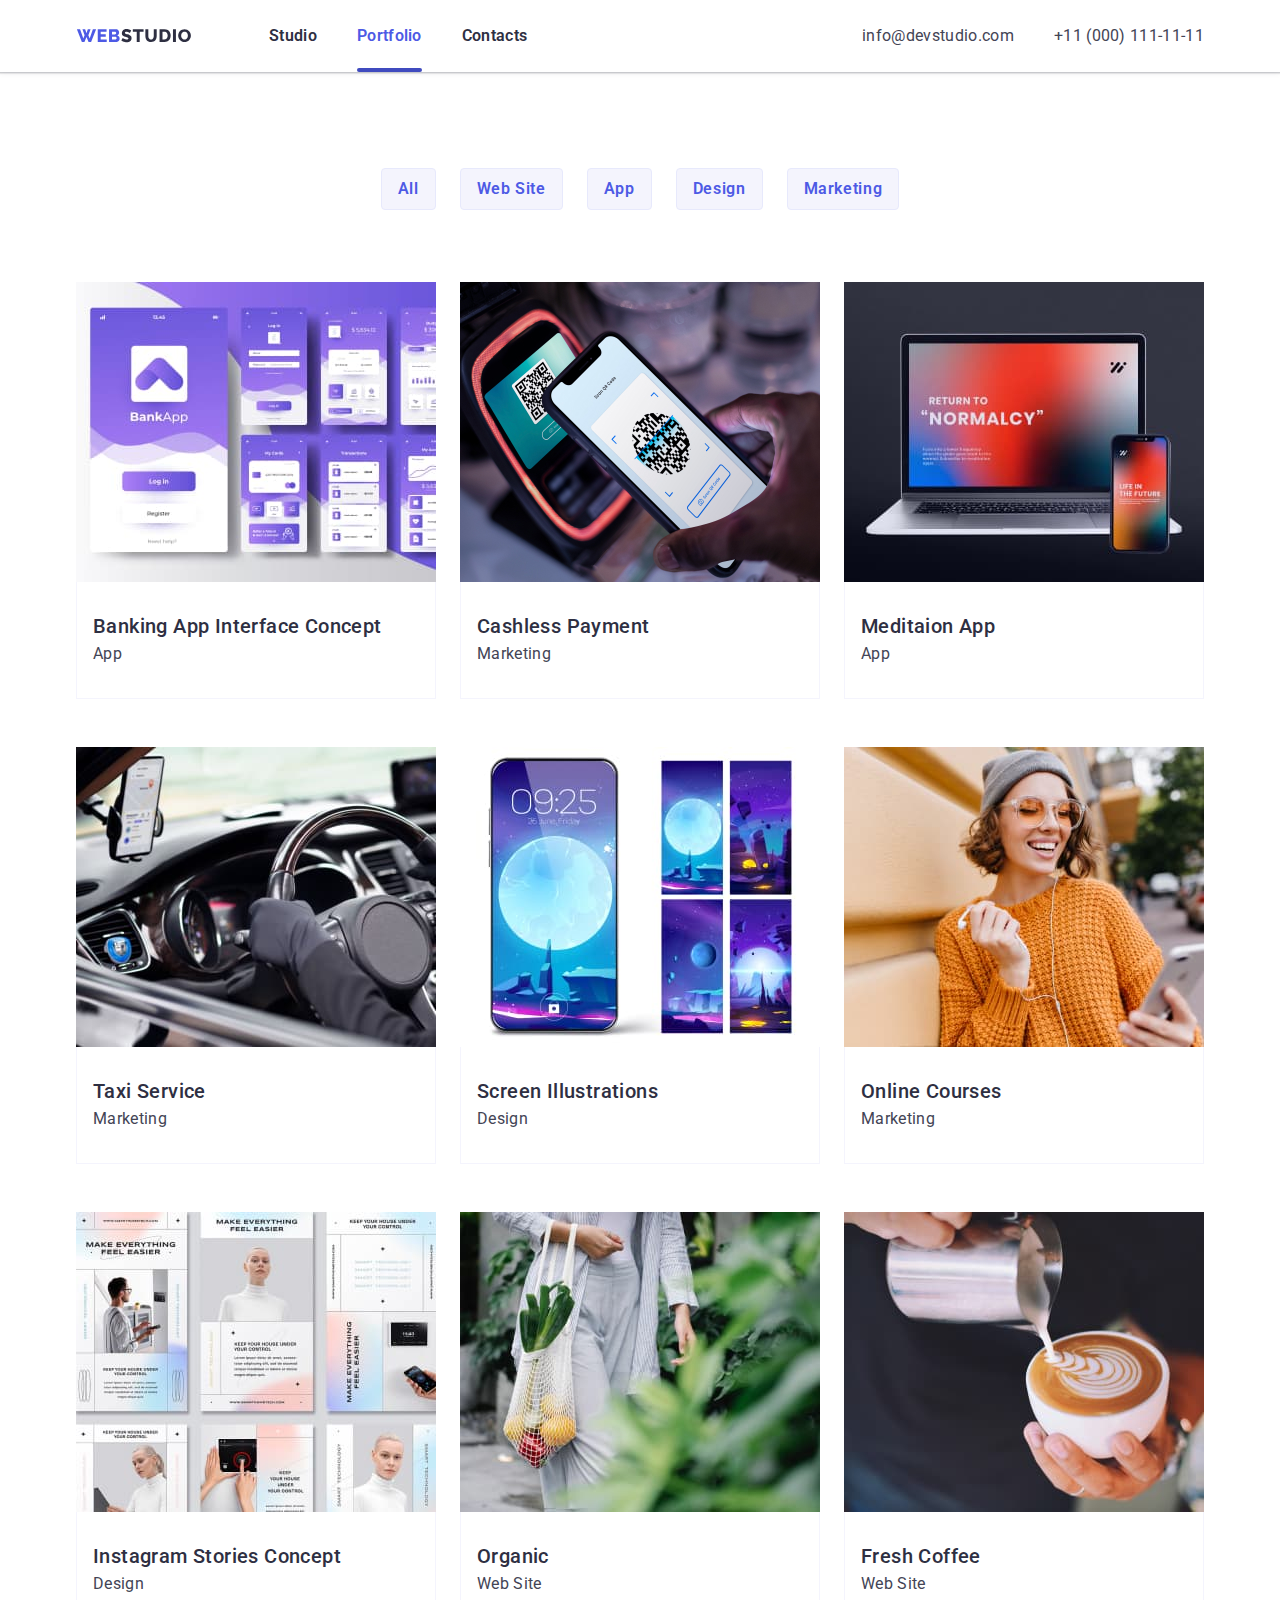
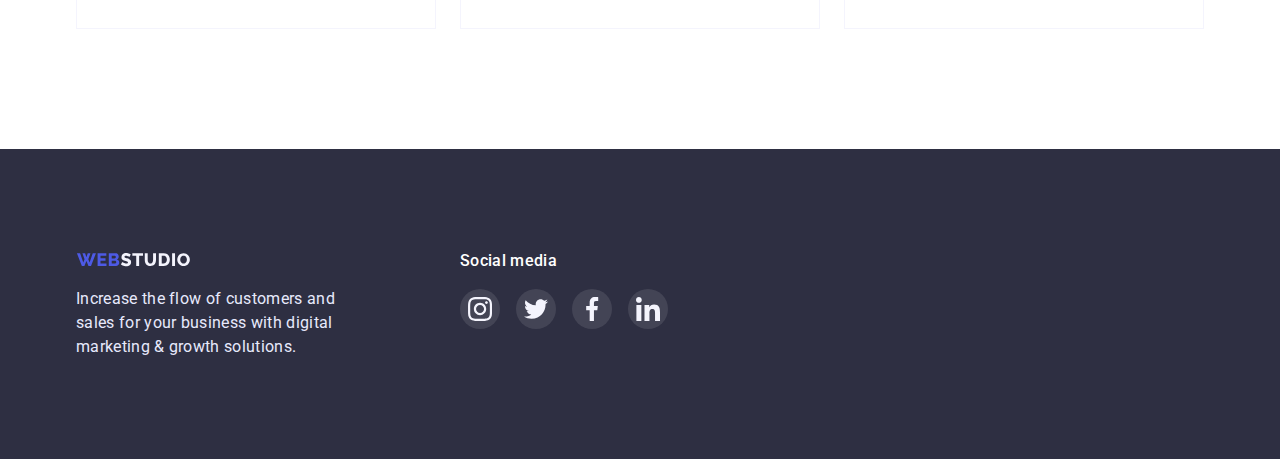
==== portfolio.html @ e9eb6b82 ":star2: Summary commit" ====
<!DOCTYPE html>
<html lang="en">

<head>
    <meta charset="UTF-8">
    <meta http-equiv="X-UA-Compatible" content="IE=edge">
    <meta name="viewport" content="width=device-width, initial-scale=1.0">
    <title>Portfolio</title>
    <link rel="preconnect" href="https://fonts.googleapis.com">
    <link rel="preconnect" href="https://fonts.gstatic.com" crossorigin>
    <link href="https://fonts.googleapis.com/css2?family=Raleway:wght@800&family=Roboto:wght@400;500;700;900&display=swap"
          rel="stylesheet">
    <link
            rel="stylesheet"
            href="https://cdnjs.cloudflare.com/ajax/libs/animate.css/4.1.1/animate.min.css"/>
    <link rel="stylesheet"
          href="https://cdnjs.cloudflare.com/ajax/libs/modern-normalize/1.1.0/modern-normalize.min.css">
    <link href="https://unpkg.com/aos@2.3.1/dist/aos.css" rel="stylesheet">
    <link rel="stylesheet" href="./css/styles.css"/>

</head>

<body class="body">
<header class="header">
    <div class="container header-container">
        <nav class="header-navigation ">
            <a href="index.html" class="header-logo">
                <img src="./images/logo.svg" alt="Логотип компанії ">
            </a>
            <ul class="header-list list ">
                <li class="header-item "><a class="header-link link " href="index.html">Studio</a>
                </li>
                <li class="header-item current"><a class="header-link link " href="portfolio.html">Portfolio</a>
                </li>
                <li class="header-item "><a class="header-link link " href=" ">Contacts</a>
                </li>
            </ul>
        </nav>
        <ul class="header-nav link list ">
            <li class="header-nav-email "><a class="header-email link " href="mailto:info@devstudio.com ">info@devstudio.com</a>
            </li>
            <li class=" header-nav-tel "><a class="header-tel link " href=" tel:+110001111111 ">+11 (000) 111-11-11</a>
            </li>
        </ul>
    </div>
</header>
<main class="main ">
    <section class="portfolio ">
        <h1 class="visually-hidden">Portfolio</h1>
        <div class="container">
            <ul class="portfolio-list-buttons list ">
                <li>
                    <button type="button" class="main-btn">All</button>
                </li>
                <li>
                    <button type="button" class="main-btn">Web Site</button>
                </li>
                <li>
                    <button type="button" class="main-btn">App</button>
                </li>
                <li>
                    <button type="button" class="main-btn">Design</button>
                </li>
                <li>
                    <button type="button" class="main-btn">Marketing</button>
                </li>
            </ul>
            <ul class="portfolio-list list">
                <li class="portfolio-item ">
                    <a href="" class="portfolio-item-link">
                        <div class="portfolio-item-wrapper">
                            <img src="./images/img1.jpg " alt="Photo one " width="360">
                            <div class="portfolio-item-overlay">
                                <p>
                                    14 Stylish and User-Friendly App Design Concepts · Task Manager App · Calorie Tracker
                                    App · Exotic Fruit Ecommerce App · Cloud Storage App
                                </p>
                            </div>
                        </div>
                        <div class="portfolio-block-text">
                            <h2 class="portfolio-block-text__title ">Banking App Interface Concept</h2>
                            <p class="portfolio-block-text__desc">App</p>
                        </div>
                    </a>
                </li>

                <li class=" portfolio-item ">
                    <a href="" class="portfolio-item-link">
                        <div class="portfolio-item-wrapper">
                            <img src="./images/img.jpg " alt="Photo two " width="360">
                            <div class="portfolio-item-overlay">
                                <p>
                                    14 Stylish and User-Friendly App Design Concepts · Task Manager App · Calorie Tracker
                                    App · Exotic Fruit Ecommerce App · Cloud Storage App
                                </p>
                            </div>
                        </div>
                        <div class="portfolio-block-text">
                            <h2 class="portfolio-block-text__title ">Cashless Payment</h2>
                            <p class="portfolio-block-text__desc ">Marketing</p>
                        </div>
                    </a>
                </li>
                <li class=" portfolio-item ">
                    <a href="" class="portfolio-item-link">
                        <div class="portfolio-item-wrapper">
                            <img src="./images/img3.jpg " alt="Photo three " width="360">
                            <div class="portfolio-item-overlay">
                                <p>
                                    14 Stylish and User-Friendly App Design Concepts · Task Manager App · Calorie Tracker
                                    App · Exotic Fruit Ecommerce App · Cloud Storage App
                                </p>
                            </div>
                        </div>
                        <div class="portfolio-block-text">
                            <h2 class="portfolio-block-text__title ">Meditaion App</h2>
                            <p class="portfolio-block-text__desc ">App</p>
                        </div>
                    </a>
                </li>
                <li class=" portfolio-item ">
                    <a href="" class="portfolio-item-link">
                        <div class="portfolio-item-wrapper">
                            <img src="./images/img4.jpg " alt="Photo four " width="360">
                            <div class="portfolio-item-overlay">
                                <p>
                                    14 Stylish and User-Friendly App Design Concepts · Task Manager App · Calorie Tracker
                                    App · Exotic Fruit Ecommerce App · Cloud Storage App
                                </p>
                            </div>
                        </div>
                        <div class="portfolio-block-text">
                            <h2 class="portfolio-block-text__title ">Taxi Service</h2>
                            <p class="portfolio-block-text__desc ">Marketing</p>
                        </div>
                    </a>
                </li>
                <li class=" portfolio-item ">
                    <a href="" class="portfolio-item-link">
                        <div class="portfolio-item-wrapper">
                            <img src="./images/img5.jpg " alt="Photo five " width="360">
                            <div class="portfolio-item-overlay">
                                <p>
                                    14 Stylish and User-Friendly App Design Concepts · Task Manager App · Calorie Tracker
                                    App · Exotic Fruit Ecommerce App · Cloud Storage App
                                </p>
                            </div>
                        </div>
                        <div class="portfolio-block-text">
                            <h2 class="portfolio-block-text__title ">Screen Illustrations</h2>
                            <p class="portfolio-block-text__desc ">Design</p>
                        </div>
                    </a>
                </li>
                <li class=" portfolio-item ">
                    <a href="" class="portfolio-item-link">
                        <div class="portfolio-item-wrapper">
                            <img src="./images/img6.jpg " alt="Photo six " width="360">
                            <div class="portfolio-item-overlay">
                                <p>
                                    14 Stylish and User-Friendly App Design Concepts · Task Manager App · Calorie Tracker
                                    App · Exotic Fruit Ecommerce App · Cloud Storage App
                                </p>
                            </div>
                        </div>
                        <div class="portfolio-block-text">
                            <h2 class="portfolio-block-text__title ">Online Courses</h2>
                            <p class="portfolio-block-text__desc ">Marketing</p>
                        </div>
                    </a>
                </li>
                <li class=" portfolio-item ">
                    <a href="" class="portfolio-item-link">
                        <div class="portfolio-item-wrapper">
                            <img src="./images/img7.jpg " alt="Photo seven " width="360">
                            <div class="portfolio-item-overlay">
                                <p>
                                    14 Stylish and User-Friendly App Design Concepts · Task Manager App · Calorie Tracker
                                    App · Exotic Fruit Ecommerce App · Cloud Storage App
                                </p>
                            </div>
                        </div>
                        <div class="portfolio-block-text">
                            <h2 class="portfolio-block-text__title ">Instagram Stories Concept</h2>
                            <p class="portfolio-block-text__desc ">Design</p>
                        </div>
                    </a>
                </li>
                <li class=" portfolio-item ">
                    <a href="" class="portfolio-item-link">
                        <div class="portfolio-item-wrapper">
                            <img src="./images/img8.jpg " alt="Photo eight " width="360">
                            <div class="portfolio-item-overlay">
                                <p>
                                    14 Stylish and User-Friendly App Design Concepts · Task Manager App · Calorie Tracker
                                    App · Exotic Fruit Ecommerce App · Cloud Storage App
                                </p>
                            </div>
                        </div>
                        <div class="portfolio-block-text">
                            <h2 class="portfolio-block-text__title ">Organic</h2>
                            <p class="portfolio-block-text__desc ">Web Site</p>
                        </div>
                    </a>
                </li>
                <li class=" portfolio-item ">
                    <a href="" class="portfolio-item-link">
                        <div class="portfolio-item-wrapper">
                            <img src="./images/img9.jpg " alt="Photo nine " width="360">
                            <div class="portfolio-item-overlay">
                                <p>
                                    14 Stylish and User-Friendly App Design Concepts · Task Manager App · Calorie Tracker
                                    App · Exotic Fruit Ecommerce App · Cloud Storage App
                                </p>
                            </div>
                        </div>
                        <div class="portfolio-block-text">
                            <h2 class="portfolio-block-text__title ">Fresh Coffee</h2>
                            <p class="portfolio-block-text__desc ">Web Site</p>
                        </div>
                    </a>
                </li>
            </ul>
        </div>
    </section>
</main>
<footer class="footer">
    <div class="container">
        <div class="footer-container">
            <div class="footer-description">
                <a href="index.html" class="footer-logo">
                    <img src="./images/logo-footer.svg " alt="Логотип компанії">
                </a>
                <p class="footer-text">Increase the flow of customers and sales for your business with digital
                    marketing &
                    growth solutions.
                </p>
            </div>
            <div class="footer-social">
                <h5 class="footer-social-title">Social media</h5>
                <ul class=" footer-social-list list">
                    <li class=" footer-social-item">
                        <a href="" class=" footer-social-link link">
                            <svg class=" footer-social-icon" width="24px" height="24px">
                                <use href="./images/icon-footer.svg#icon-instagram-footer"></use>
                            </svg>
                        </a>
                    </li>
                    <li class=" footer-social-item">
                        <a href="" class=" footer-social-link link">
                            <svg class=" footer-social-icon" width="24px" height="24px">
                                <use href="./images/icon-footer.svg#icon-twitter-footer"></use>
                            </svg>
                        </a>
                    </li>
                    <li class=" footer-social-item">
                        <a href="" class=" footer-social-link link">
                            <svg class=" footer-social-icon" width="24px" height="24px">
                                <use href="./images/icon-footer.svg#icon-facebook-footer"></use>
                            </svg>
                        </a>
                    </li>
                    <li class=" footer-social-item">
                        <a href="" class=" footer-social-link link">
                            <svg class=" footer-social-icon" width="24px" height="24px">
                                <use href="./images/icon-footer.svg#icon-linkedin-footer"></use>
                            </svg>
                        </a>
                    </li>
                </ul>
            </div>
        </div>
    </div>
</footer>
<script src="https://unpkg.com/aos@2.3.1/dist/aos.js"></script>
<script>
    AOS.init();
</script>
</body>

</html>
---- css/styles.css ----
*,
*::before,
*::after {
    box-sizing: border-box;
}

.body {
    font-family: 'Roboto', sans-serif;
    background: var(--body-color);
    color: var(--body-text-color);
}

:root {
    --header-bg-color: #2E2F42;
    --hero-bg-color: #2E2F42;
    --our-team-bg-color: #F4F4FD;
    --btn-color: #4D5AE5;
    --btn-hover-color: #404BBF;
    --body-color: #FFF;
    --body-text-color: #000000FF;
    --hero-text-color: #434455;
    --border-btn-color: #E7E9FC;
}

img {
    display: block;
    width: 100%;
    height: auto;
}

.list {
    list-style: none;
}

.link {
    text-decoration: none
}

ul {
    list-style: none;
}

p {
    padding: 0;
    margin: 0;
}

h1, h2, h3, h4, h5, h6 {
    padding: 0;
    margin: 0;
}


button.header-btn {
    font-family: inherit;
    font-weight: 500;
    font-size: 16px;
    line-height: 1.5;
    align-items: center;
    letter-spacing: 0.04em;
    color: var(--body-color);
    background: var(--btn-color);
    cursor: pointer;
    box-shadow: 0 4px 4px rgb(0 0 0 / 15%);
    border-radius: 4px;
    width: 170px;
    height: 51px;
    border: none;
    margin: 48px 0 0 0;
    transition: background-color 250ms cubic-bezier(0.4, 0, 0.2, 1);
}

.header-btn:hover {
    background: var(--btn-hover-color);
    color: var(--body-color);

}

.header-link {
    font-weight: 600;
    font-size: 16px;
    line-height: 1.5;
    letter-spacing: 0.02em;
    color: var(--header-bg-color);
    /*transition: color 250ms cubic-bezier(0.4, 0, 0.2, 1);*/
}

.header-link:hover,
.header-link:focus {
    color: var(--btn-color);

}


.header-email {
    font-weight: 400;
    font-size: 16px;
    line-height: 1.5;
    letter-spacing: 0.02em;
    color: var(--hero-text-color);
    transition: color 250ms cubic-bezier(0.4, 0, 0.2, 1);
}

.hero-titel {
    font-weight: 600;
    font-size: 56px;
    line-height: 1.36;
    text-align: center;
    letter-spacing: 0.02em;
    color: var(--body-color);
    width: 507px;
    margin: auto;
}

.hero-after {
    background-color: var(--our-team-bg-color);
}


.header-email:hover,
.header-email:focus {
    color: var(--btn-color);

}

.header-tel {
    font-weight: 400;
    font-size: 16px;
    line-height: 1.5;
    letter-spacing: 0.02em;
    color: var(--hero-text-color);
    transition: color 250ms cubic-bezier(0.4, 0, 0.2, 1);
}

.header-tel:hover,
.header-tel:focus {
    color: var(--btn-color);

}

.visually-hidden {
    position: absolute;
    white-space: nowrap;
    width: 1px;
    height: 1px;
    overflow: hidden;
    border: 0;
    padding: 0;
    clip: rect(0 0 0 0);
    clip-path: inset(50%);
    margin: -1px;
}


.list {
    list-style: none;
}

.main-btn {
    font-family: inherit;
    font-weight: 600;
    font-size: 16px;
    line-height: 1.5;
    display: flex;
    align-items: center;
    text-align: center;
    letter-spacing: 0.04em;
    color: var(--btn-color);
    cursor: pointer;
    background-color: var(--our-team-bg-color);
    border: 1px solid var(--border-btn-color);
    border-radius: 4px;
    transition: background-color 250ms cubic-bezier(0.4, 0, 0.2, 1),
    box-shadow 250ms cubic-bezier(0.4, 0, 0.2, 1),
    color 250ms cubic-bezier(0.4, 0, 0.2, 1),
    border-color 250ms cubic-bezier(0.4, 0, 0.2, 1);
}

.main-btn:hover {
    background-color: var(--btn-hover-color);
    color: var(--body-color);
    box-shadow: 0 3px 1px rgba(0, 0, 0, 0.1), 0 2px 1px rgba(0, 0, 0, 0.08), 0 2px 2px rgba(0, 0, 0, 0.12);
    border-color: var(--btn-hover-color);
}

.main-btn:focus {
    background: var(--btn-hover-color);
    color: var(--body-color);
    box-shadow: 0 3px 1px rgba(0, 0, 0, 0.1), 0 2px 1px rgba(0, 0, 0, 0.08), 0 2px 2px rgba(0, 0, 0, 0.12);
}

/*-----------HERO-----------*/

.hero {
    background-color: var(--hero-bg-color);
    text-align: center;
    padding: 188px 0;
    background-image: linear-gradient(rgba(46, 47, 66, 0.7), rgba(46, 47, 66, 0.7)), url(../images/people-office.jpg);
    background-repeat: no-repeat;
    background-position: center;
    background-size: cover;
    width: 1600px;
    margin: auto;
}


h1.header-title {
    font-weight: 600;
    font-size: 56px;
    line-height: 1.36;
    text-align: center;
    letter-spacing: 0.02em;
    color: var(--body-color);
    width: 507px;
    margin: auto;
}


.portfolio-block-text__desc {
    font-weight: 400;
    font-size: 16px;
    line-height: 1.5;
    letter-spacing: 0.02em;
    color: var(--hero-text-color);
    margin: 4px 0 0 0;
}


.footer {
    background: var(--header-bg-color);
}


.footer-text {
    font-weight: 400;
    font-size: 16px;
    line-height: 1.5;
    letter-spacing: 0.02em;
    color: var(--border-btn-color);
}


.our-team-name {
    font-weight: 500;
    font-size: 20px;
    line-height: 1.2;
    letter-spacing: 0.02em;
    color: var(--header-bg-color);
}

.our-team-soc-list {
    margin: 8px 0 0 0;
    display: flex;
    gap: 24px;
    justify-content: center;
}

.our-team-soc-item {
    width: 40px;
    height: 40px;
}

.our-team-soc-link {
    width: 100%;
    height: 100%;
    background-color: var(--btn-color);
    border-radius: 50%;
    display: flex;
    align-items: center;
    justify-content: center;
    transition: background-color 250ms cubic-bezier(0.4, 0, 0.2, 1);
}

.our-team-soc-link:hover,
.our-team-soc-link:focus {
    background-color: var(--btn-hover-color);

}

.customers {
    padding: 120px 0 130px 0;
}

.customers-list {
    display: flex;
    gap: 24px;
    justify-content: center;
}

.customers-item {
    width: calc((100% - 120px) / 6);
    height: 88px;
}

.customers-link {
    width: 100%;
    height: 100%;
    display: flex;
    align-items: center;
    justify-content: center;
    border: 1px solid #8E8F99;
    border-radius: 4px;
    fill: #8E8F99;
    transition: fill 250ms cubic-bezier(0.4, 0, 0.2, 1), border-color 250ms cubic-bezier(0.4, 0, 0.2, 1);
}

.customers-icon:hover {
    fill: #404BBF;
}

.customers-icon {
    fill: #8E8F99;
    transition: fill 250ms cubic-bezier(0.4, 0, 0.2, 1);
}

.customers-link:hover {
    border-color: var(--btn-hover-color);
    fill: var(--btn-hover-color);

}

.customers-link:hover .customers-icon {
    fill: #404BBF;
}

.li-text-skill {
    font-weight: 400;
    font-size: 16px;
    line-height: 1.5;
    letter-spacing: 0.02em;
    color: var(--hero-text-color);
}

.our-team-item {
    background: var(--body-color);
    box-shadow: 0 1px 6px rgba(46, 47, 66, 0.08), 0 1px 1px rgba(46, 47, 66, 0.16), 0 2px 1px rgba(46, 47, 66, 0.08);
    border-radius: 0 0 4px 4px;
    text-align: center;

}

a.portfolio-item-link {
    text-decoration: none;
    display: block;
    transition: box-shadow 250ms cubic-bezier(0.4, 0, 0.2, 1);
}

a.portfolio-item-link:hover {
    box-shadow: 0 1px 6px rgba(46, 47, 66, 0.08);
}


ul {
    padding: 0;
    margin: 0;
}

p {
    padding: 0;
    margin: 0;
}

h1, h2, h3, h4, h5, h6 {
    padding: 0;
    margin: 0;
}

.container {
    margin-right: auto;
    margin-left: auto;
    width: 1158px;
    padding-left: 15px;
    padding-right: 15px;
}

.list {
    list-style: none;
}

.link {
    text-decoration: none
}

.our-team-section {
    background-color: var(--our-team-bg-color);
}

.skill-icon-bg {
    background-color: var(--our-team-bg-color);
    border-radius: 4px;
    height: 112px;
    margin-bottom: 8px;
    display: flex;
    justify-content: center;
    align-items: center;
}

.header-container {
    display: flex;
    justify-content: space-between;
    align-items: center;
}

ul.header-list.list {
    display: flex;
    padding: 0;
    justify-content: space-around;
    gap: 40px;
}

li.header-item {
    padding: 24px 0 24px 0;
    position: relative;
}

ul.header-nav.link.list {
    display: flex;
}

.header-nav-email {
    margin: 0 40px 0 0;
}

header.header {
    background: var(--body-color);
    box-shadow: 0 2px 1px rgba(46, 47, 66, 0.08), 0 1px 1px rgba(46, 47, 66, 0.16), 0 1px 6px rgba(46, 47, 66, 0.08);
}

ul.portfolio-list.list {
    display: flex;
    flex-wrap: wrap;
    gap: 48px 24px;
}

nav.header-navigation {
    display: flex;
    justify-content: space-between;
    align-items: center;
}

a.header-logo {
    margin: 0 77px 0 0;
}

ul.we-doing-list.list {
    display: flex;
    gap: 24px;
    padding: 0;
}


ul.team-list {
    display: flex;
    justify-content: space-between;
}

.our-team-section {
    padding: 120px 0 120px 0;
}

.we-doing {
    padding: 0 0 120px 0;
}


.hero-skill {
    padding: 120px 0 120px 0;
}


.li-title-skill {
    margin: 0 0 8px 0;
    font-weight: 500;
    font-size: 20px;
    line-height: 1.2;
    letter-spacing: 0.02em;
    color: var(--header-bg-color);
}

h2.title-skill {
    font-weight: 600;
    font-size: 36px;
    text-align: center;
    letter-spacing: 0.02em;
    text-transform: capitalize;
    margin: 0 0 72px 0;
}

h2.title {
    font-weight: 600;
    font-size: 36px;
    text-align: center;
    letter-spacing: 0.02em;
    text-transform: capitalize;
    margin: 0 0 72px 0;
}

.footer {
    display: flex;
    flex-direction: column;
    padding: 100px 0 100px 0;
}

p.footer-text {
    width: 264px;
    margin: 16px 0 0 0;
}


h3.our-team-name {
    margin: 0 0 8px 0;
}

button.main-btn {
    padding: 8px 16px;
}

ul.portfolio-list-buttons.list {
    display: flex;
    justify-content: center;
    margin: 0 auto 72px auto;
    gap: 24px;
}


.list-projects {
    display: flex;
    flex-wrap: wrap;
    justify-content: space-between;
}


h2.projects-title {
    margin: 32px 16px 4px 16px;
}

p.projects-text {
    margin: 4px 16px 32px 16px;
}


.project-skill {
    display: flex;
    gap: 24px;
}

.project-skill > li {
    width: calc((100% - 72px) / 4);
}

.team-list {
    display: flex;
    gap: 24px;
}

.our-team-text {
    padding: 32px 0;
}


.our-team-img {
    display: block;
    width: 100%;
    height: auto;
}

.portfolio-block-text {
    padding: 32px 16px;
    border: 0.5px solid var(--our-team-bg-color);
    border-top: none;
}

section.portfolio {
    padding-top: 96px;
    padding-bottom: 120px;
}


.portfolio-block-text__title {
    font-weight: 500;
    font-size: 20px;
    line-height: 1.2;
    letter-spacing: 0.02em;
    color: var(--header-bg-color);
    margin: 0 0 4px 0;
}


.footer-social-title {
    font-weight: 500;
    font-size: 16px;
    line-height: 24px;
    letter-spacing: 0.02em;
    color: #FFFFFF;
}

.footer-container {
    display: flex;
    gap: 120px;
}

.footer-social-list {
    margin: 16px 0 0 0;
    display: flex;
    gap: 16px;
    justify-content: center;
}

.footer-social-item {
    width: 40px;
    height: 40px;
}

.footer-social-link {
    width: 100%;
    height: 100%;
    background-color: rgba(255, 255, 255, 0.1);
    border-radius: 50%;
    display: flex;
    align-items: center;
    justify-content: center;
    transition: background-color 250ms cubic-bezier(0.4, 0, 0.2, 1);
}

.footer-social-link:hover,
.footer-social-link:focus {
    background-color: #31D0AA;

}

.footer-logo > img {
    width: 115px;
}


.header-item::after {
    content: '';
    background-color: #404BBF;
    border-radius: 2px;
    position: absolute;
    width: 100%;
    height: 4px;
    display: block;
    bottom: 0;
    left: 0;
    opacity: 0;
    transform: scaleX(0);
    transition: transform 250ms cubic-bezier(0.4, 0, 0.2, 1), opacity 250ms cubic-bezier(0.4, 0, 0.2, 1);
}

.header-item:hover::after {
    transform: scaleX(1);
    opacity: 1;
}


.portfolio-item:hover .portfolio-item-overlay {
    transform: translateY(0%);
    transition: transform 250ms cubic-bezier(0.4, 0, 0.2, 1);
}

.portfolio-item {
    position: relative;
    overflow: hidden;
}

.portfolio-item-wrapper {
    position: relative;
    overflow: hidden;
}

.portfolio-item-overlay {
    position: absolute;
    top: 0;
    left: 0;
    width: 100%;
    height: 100%;
    background-color: var(--btn-color);
    color: var(--our-team-bg-color);
    padding: 40px 32px;
    overflow: auto;
    transform: translateY(100%);
    transition: transform 250ms cubic-bezier(0.4, 0, 0.2, 1);
    font-weight: 400;
    font-size: 16px;
    line-height: 24px;
}

.portfolio-item-link:hover .overlay,
.portfolio-item-link:focus .overlay {
    transform: translateY(0%);
}

/*Modal*/
.backdrop {
    position: fixed;
    top: 0;
    left: 0;
    width: 100%;
    height: 100%;
    background-color: rgba(46, 47, 66, 0.4);
    opacity: 1;
    transition: opacity 250ms cubic-bezier(0.4, 0, 0.2, 1);
}

.backdrop.is-hidden {
    opacity: 0;
    pointer-events: none;
}

.modal {
    position: absolute;
    top: 50%;
    left: 50%;
    transform: translate(-50%, -50%) scale(1);
    padding: 24px;
    background-color: #FCFCFC;
    box-shadow: 0 1px 1px rgba(0, 0, 0, 0.14), 0 1px 3px rgba(0, 0, 0, 0.12), 0 2px 1px rgba(0, 0, 0, 0.2);
    border-radius: 4px;
    width: 408px;
    height: 576px;
}

.modal-btn-close {
    background-color: #E7E9FC;
    border: 1px solid rgba(0, 0, 0, 0.1);
    border-radius: 50%;
    cursor: pointer;
    right: 24px;
    position: absolute;
    padding: 8px;
    display: flex;
}

.modal-btn-close:hover {
    background-color: var(--btn-hover-color);
}

.modal-btn-close:hover .modal-close-svg {
    fill: #FFFFFF;
}
li.portfolio-item:hover{
    box-shadow: 0 1px 6px rgb(46 47 66 / 8%), 0 1px 1px rgb(46 47 66 / 16%), 0 2px 1px rgb(46 47 66 / 8%);
}

.current {
    position: relative;
}

.current::before {
    content: "";
    position: absolute;
    left: 0;
    bottom: 0;
    display: block;
    width: 100%;
    height: 4px;
    background-color: #404BBF;
    border-radius: 2px;
    opacity: 1;
}


.current >.header-link{
    color: #4D5AE5FF;
}
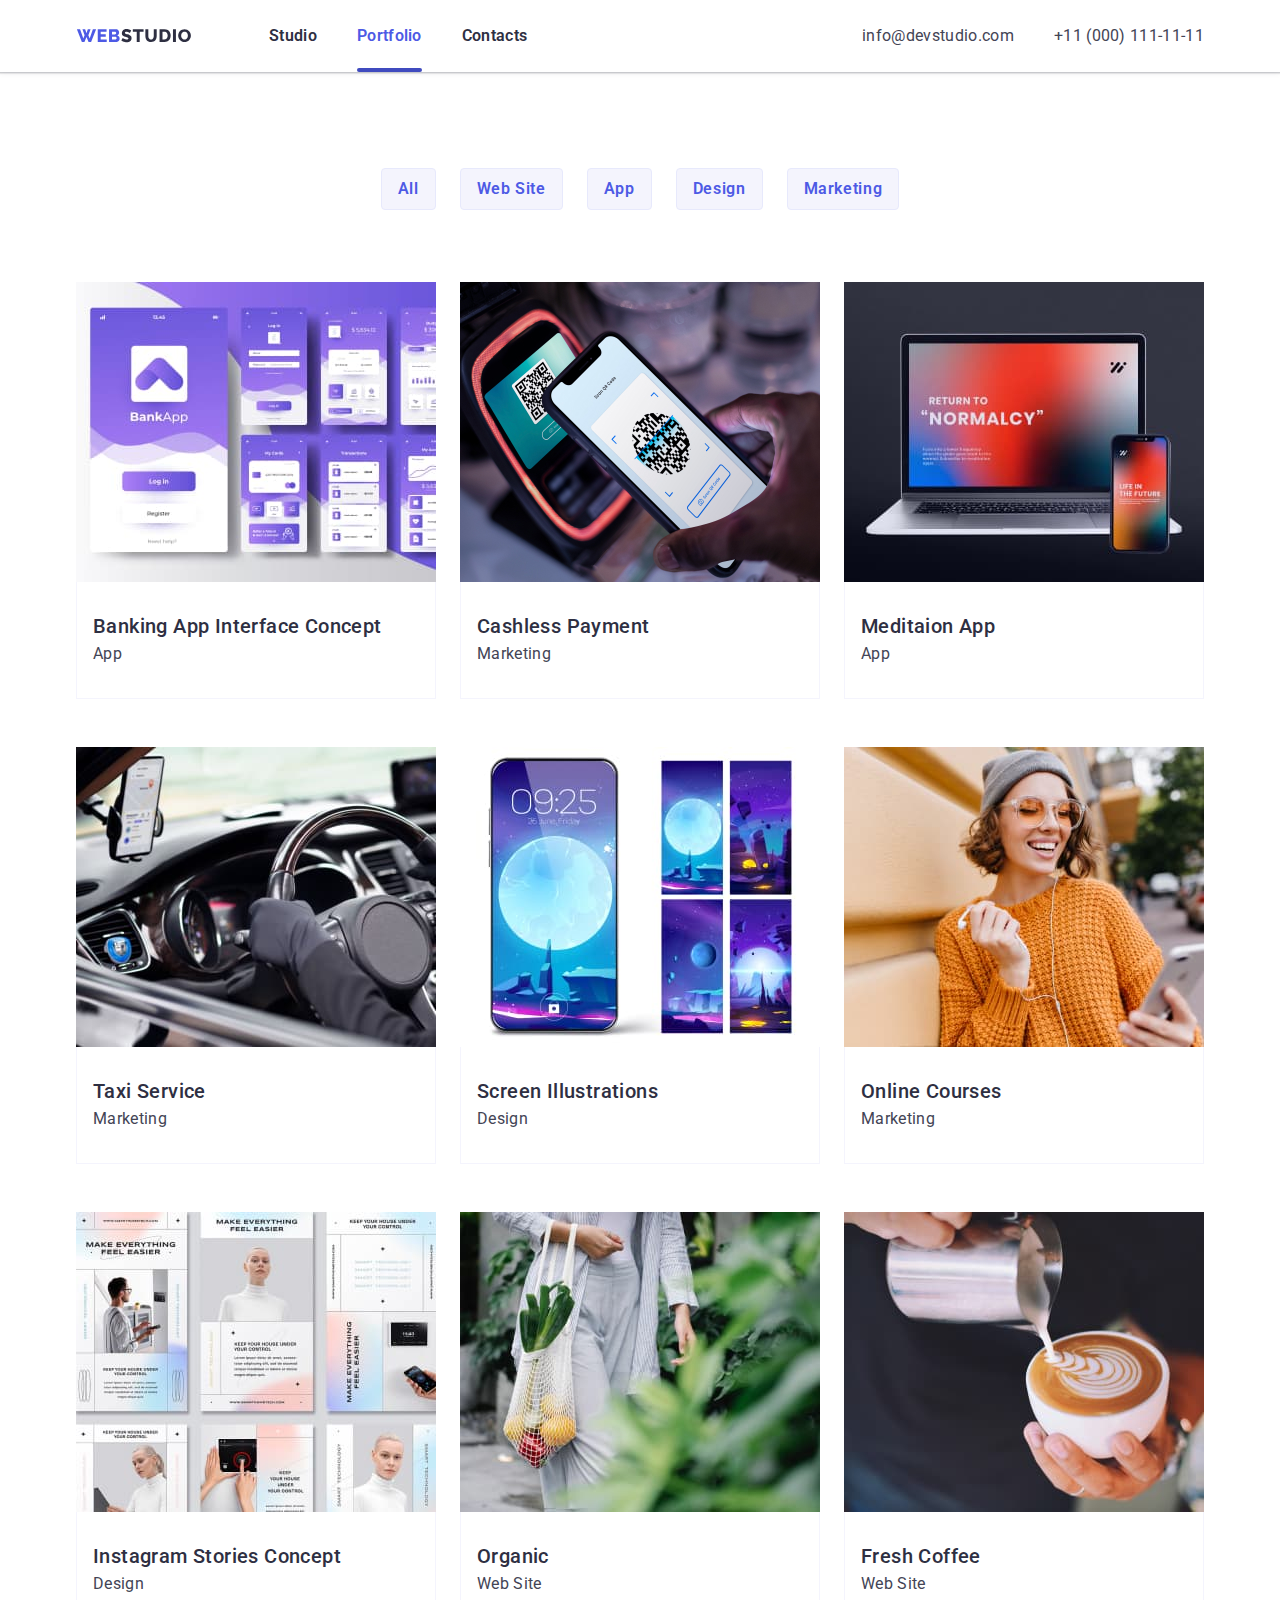
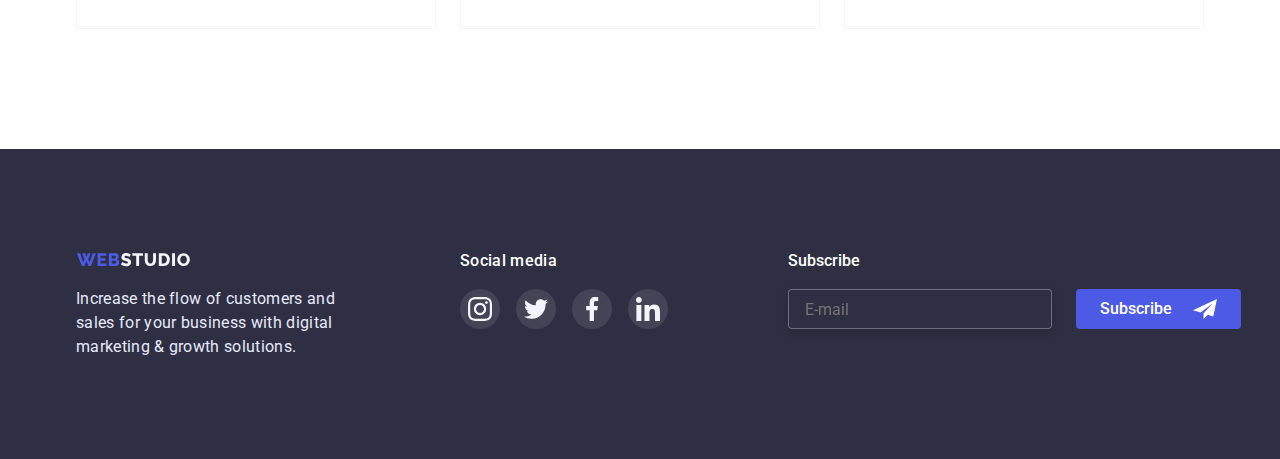
==== commit 99ae70d5: ":nail_care: Update form" ====
--- a/portfolio.html
+++ b/portfolio.html
@@ -269,6 +269,15 @@
                     </li>
                 </ul>
             </div>
+            <div class="footer-subscribe">
+                <form action="">
+                    <label name="" value="" class="footer-subscribe-title">Subscribe</label>
+                    <div class="footer-subscribe-wrapper">
+                        <input type="email" class="footer-subscribe-input" placeholder="E-mail">
+                        <button class="footer-subscribe-btn">Subscribe</button>
+                    </div>
+                </form>
+            </div>
         </div>
     </div>
 </footer>
--- a/css/styles.css
+++ b/css/styles.css
@@ -739,7 +739,8 @@
 .modal-btn-close:hover .modal-close-svg {
     fill: #FFFFFF;
 }
-li.portfolio-item:hover{
+
+li.portfolio-item:hover {
     box-shadow: 0 1px 6px rgb(46 47 66 / 8%), 0 1px 1px rgb(46 47 66 / 16%), 0 2px 1px rgb(46 47 66 / 8%);
 }
 
@@ -761,6 +762,129 @@
 }
 
 
-.current >.header-link{
-    color: #4D5AE5FF;
-}
+.current > .header-link {
+    color: var(--btn-color);
+}
+
+
+/*Modal*/
+
+.modal-title {
+    font-weight: 500;
+    font-size: 16px;
+    line-height: 24px;
+    text-align: center;
+    color: var(--hero-bg-color);
+    padding: 48px 0 16px 0;
+}
+
+.modal-form-label {
+    font-weight: 400;
+    font-size: 12px;
+    line-height: 16px;
+    color: #8E8F99;
+    padding: 0 0 4px 0;
+}
+
+.modal-form-input {
+    width: 360px;
+    height: 40px;
+    border: 1px solid rgba(33, 33, 33, 0.2);
+    border-radius: 4px;
+}
+
+form.modal-form {
+    display: flex;
+    flex-direction: column;
+    gap: 8px;
+}
+
+.modal-form-textarea {
+    width: 360px;
+    height: 120px;
+    max-width: 360px;
+    max-height: 120px;
+    min-width: 360px;
+    min-height: 120px;
+    border: 1px solid rgba(33, 33, 33, 0.2);
+    border-radius: 4px;
+}
+.modal-form-btn{
+    background: var(--btn-color);
+    box-shadow: 0 4px 4px rgba(0, 0, 0, 0.15);
+    border-radius: 4px;
+    border-color: var(--btn-color);
+    padding: 16px 32px;
+    width: 169px;
+    height: 56px;
+    margin: auto;
+    font-weight: 500;
+    font-size: 16px;
+    line-height: 24px;
+    align-items: center;
+    text-align: center;
+    color: #FFFFFF;
+    cursor: pointer;
+}
+
+.footer-subscribe{
+
+}
+
+.footer-subscribe-title {
+    font-weight: 500;
+    font-size: 16px;
+    line-height: 24px;
+    color: #FFFFFF;
+    padding: 0 0 16px 0;
+}
+
+.footer-subscribe-input{
+    border: 1px solid rgba(255, 255, 255, 0.3);
+    filter: drop-shadow(0px 4px 4px rgba(0, 0, 0, 0.15));
+    border-radius: 4px;
+    background-color: var(--hero-bg-color);
+    height: 40px;
+    width: 264px;
+    padding: 8px 16px;
+}
+
+.footer-subscribe-wrapper{
+    padding: 16px 0 0 0;
+    display: flex;
+    gap: 24px;
+}
+
+.footer-subscribe-btn{
+    background-color: var(--btn-color);
+    border-radius: 4px;
+    font-weight: 500;
+    font-size: 16px;
+    line-height: 24px;
+    text-align: center;
+    color: #FFFFFF;
+    border: var(--btn-color);
+    height: 40px;
+    width: 165px;
+    padding: 8px 56px 8px 24px;
+    display: flex;
+    cursor: pointer;
+    position: relative;
+    transition: background-color 250ms cubic-bezier(0.4, 0, 0.2, 1);
+}
+.footer-subscribe-btn:hover{
+    background-color: var(--btn-hover-color);
+}
+
+.footer-subscribe-btn::before{
+    content: '';
+    position: absolute;
+    background-image: url("../images/subscribe-btn-icon.svg");
+    right: 24px;
+    bottom: 8px;
+    display: block;
+    width: 24px;
+    height: 24px;
+    opacity: 1;
+    fill: #fff;
+}